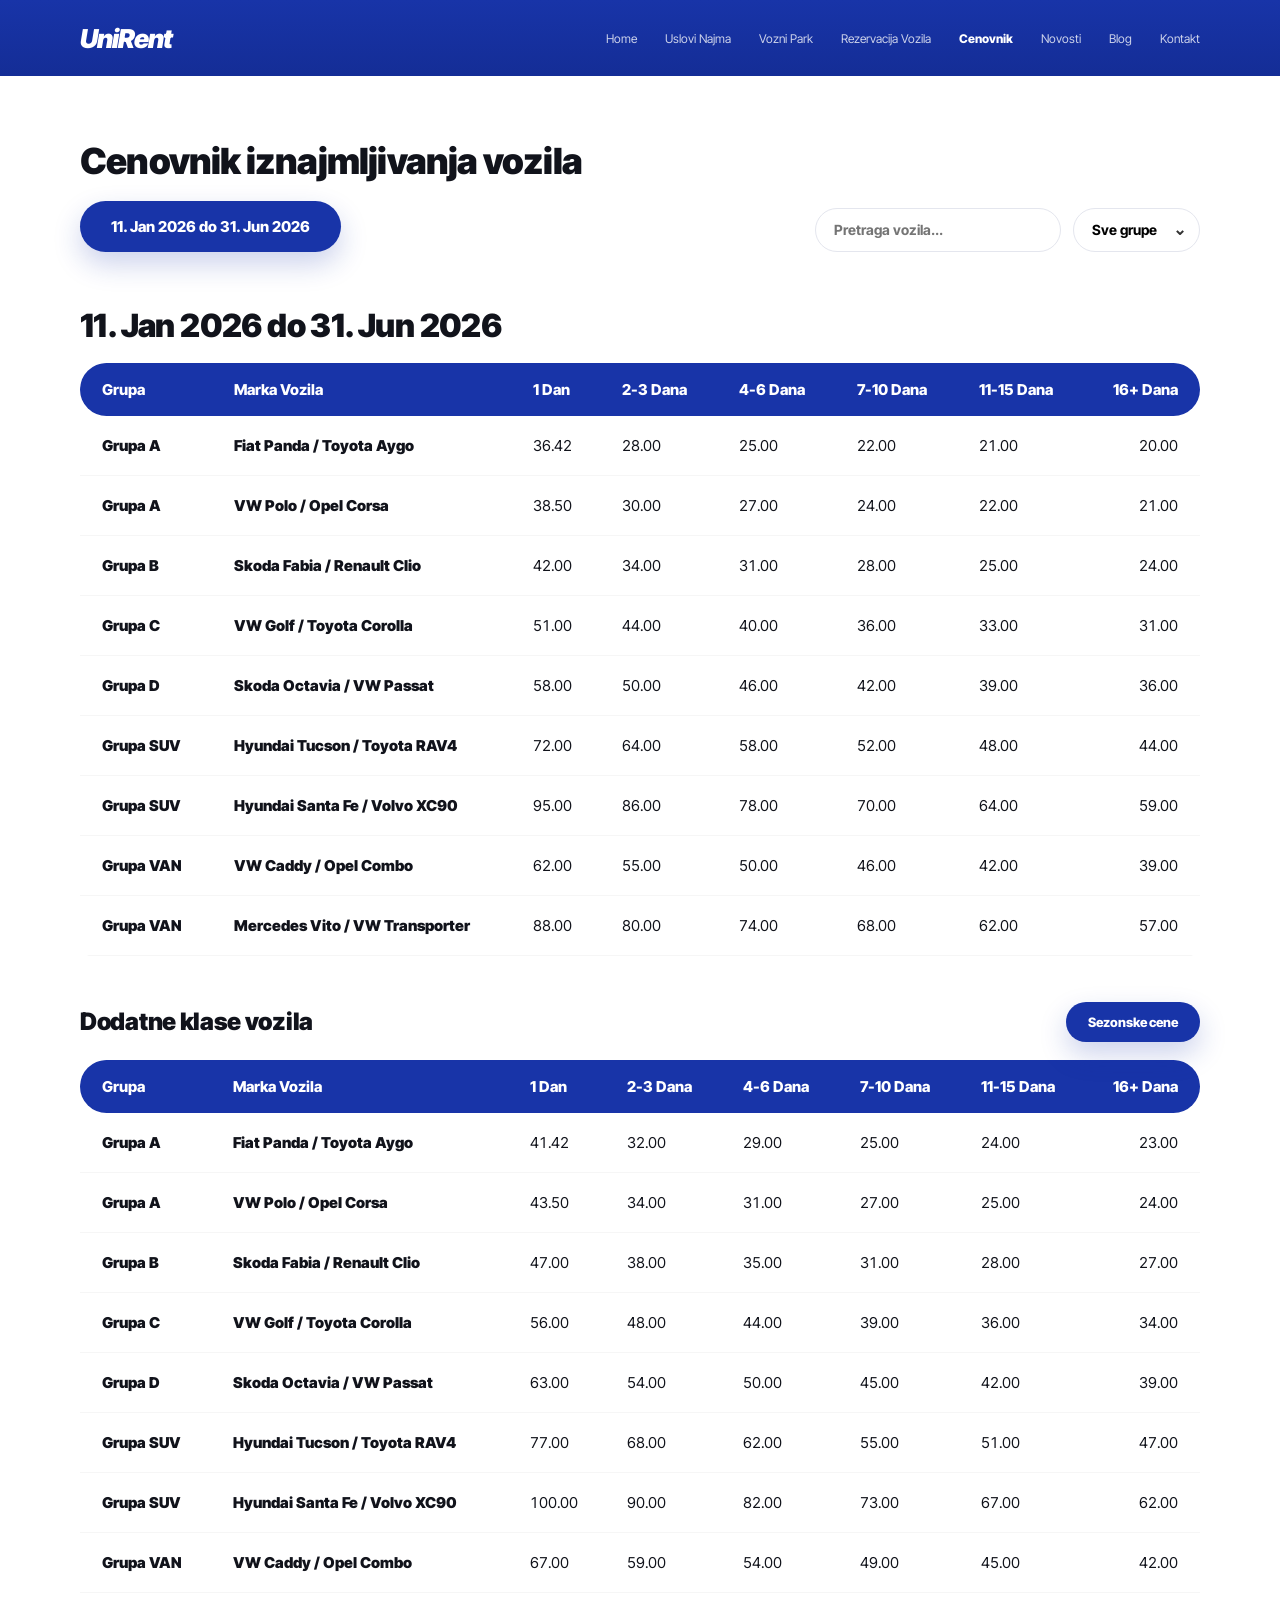
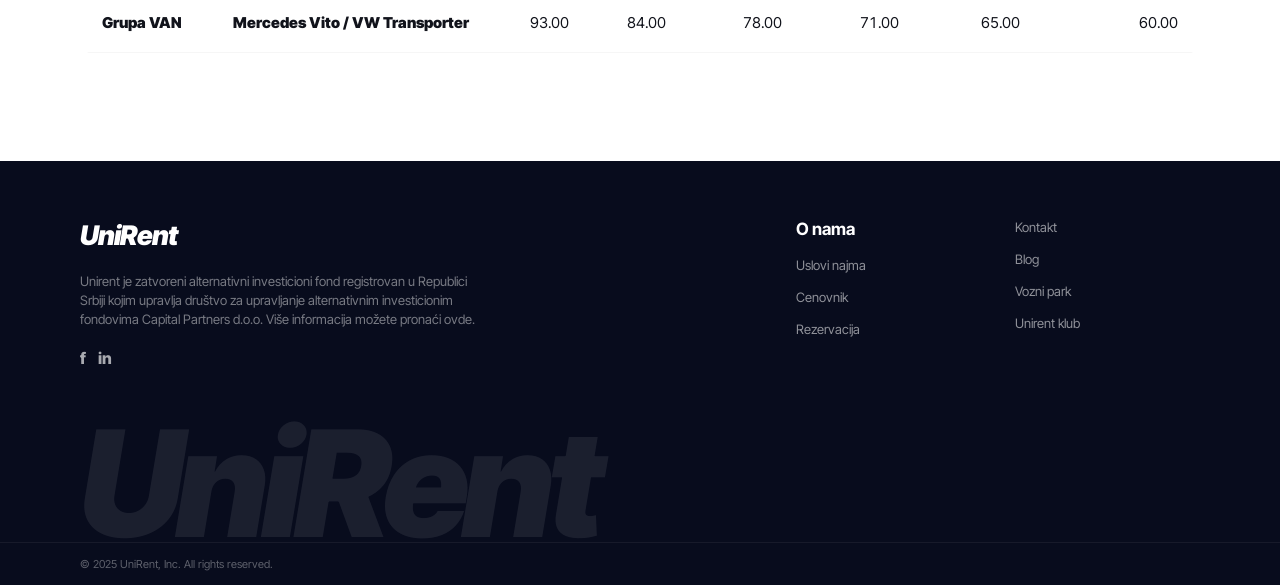
==== cenovnik.html @ f5760ee6 "Add files via upload" ====
<!DOCTYPE html>
<html lang="en">
<head>
<meta charset="utf-8" />
<meta name="viewport" content="width=device-width, initial-scale=1" />
<title>Cenovnik | UniRent</title>
<link href="https://fonts.googleapis.com/css2?family=Inter+Tight:wght@400;500;600;700;800;900&display=swap" rel="stylesheet">
<style>
:root{--blue:#1834a8;--blue2:#203bb6;--deep:#080c1d;--muted:#83848b;--line:#e4e6ee;--text:#11131b}*{box-sizing:border-box;margin:0;padding:0}body{font-family:'Inter Tight',Arial,sans-serif;background:#fff;color:var(--text);overflow-x:hidden}a{text-decoration:none;color:inherit}.container{width:min(100% - 72px,1120px);margin-inline:auto}.topbar{background:linear-gradient(180deg,#1834a8,#142d96);height:76px;color:#fff}.nav{height:76px;display:flex;align-items:center;justify-content:space-between}.logo{font-size:26px;font-weight:900;font-style:italic;letter-spacing:-1px}.navlinks{display:flex;gap:28px;font-size:12px;color:rgba(255,255,255,.78);align-items:center}.navlinks a{transition:.2s}.navlinks a:hover,.navlinks .active{color:#fff;font-weight:800}.menu{display:none;border:0;background:rgba(255,255,255,.12);color:#fff;border-radius:10px;padding:10px 12px;font-weight:800}main{padding:66px 0 72px}.intro{display:flex;align-items:flex-end;justify-content:space-between;gap:28px;margin-bottom:54px}.intro h1{font-size:36px;line-height:1.08;font-weight:900;letter-spacing:-.8px;margin-bottom:20px}.date-pill{display:inline-flex;align-items:center;gap:10px;background:var(--blue);color:#fff;border:0;border-radius:999px;padding:16px 31px;font:800 15px 'Inter Tight';box-shadow:0 12px 28px rgba(24,52,168,.22)}.tools{display:flex;gap:12px;align-items:center;flex-wrap:wrap}.search{height:44px;border:1px solid var(--line);border-radius:999px;padding:0 18px;font:700 14px 'Inter Tight';min-width:240px;outline:none}.select{height:44px;border:1px solid var(--line);border-radius:999px;padding:0 36px 0 18px;font:700 14px 'Inter Tight';background:#fff;appearance:none;cursor:pointer}.select-wrap{position:relative}.select-wrap:after{content:'⌄';position:absolute;right:14px;top:50%;translate:0 -55%;font-weight:900;color:#333;pointer-events:none}.period-title{font-size:32px;font-weight:900;letter-spacing:-.6px;margin-bottom:18px}.table-card{border-radius:24px;background:#fff;overflow:hidden;margin-bottom:30px}.table-wrap{overflow-x:auto;padding-bottom:6px}table{width:100%;min-width:860px;border-collapse:separate;border-spacing:0}thead th{background:var(--blue);color:#fff;font-size:15px;font-weight:800;text-align:left;padding:17px 22px;white-space:nowrap}thead th:first-child{border-radius:999px 0 0 999px}thead th:last-child{border-radius:0 999px 999px 0;text-align:right}tbody td{padding:20px 22px;border-bottom:1px solid rgba(0,0,0,.035);font-size:15px;white-space:nowrap}tbody td:first-child,tbody td:nth-child(2){font-weight:900}tbody td:nth-child(n+3){font-variant-numeric:tabular-nums}tbody td:last-child{text-align:right}tbody tr{transition:.15s}tbody tr:hover{background:#f6f7fd}.section-label{display:flex;align-items:center;justify-content:space-between;gap:16px;margin:40px 0 18px}.section-label h2{font-size:24px;font-weight:900;letter-spacing:-.3px}.footer{background:#080c1d;color:#fff;padding:58px 0 0;overflow:hidden}.footer-grid{display:grid;grid-template-columns:1.3fr 1fr;gap:190px;align-items:start}.footer h3{font-size:27px;font-weight:900;font-style:italic;letter-spacing:-1px;margin-bottom:20px}.footer p{max-width:410px;color:rgba(255,255,255,.45);line-height:1.45;font-size:13px}.social{display:flex;gap:12px;margin-top:20px;color:rgba(255,255,255,.65);font-weight:800}.foot-links{display:grid;grid-template-columns:1fr 1fr;gap:34px;font-size:13px}.foot-links a{display:block;margin-bottom:16px;color:rgba(255,255,255,.55)}.foot-links strong{display:block;color:#fff;font-size:17px;margin-bottom:18px}.watermark{font-size:min(148px,19vw);font-weight:900;font-style:italic;color:rgba(255,255,255,.08);letter-spacing:-7px;line-height:.78;margin-top:58px;user-select:none}.copy{border-top:1px solid rgba(255,255,255,.06);color:rgba(255,255,255,.35);font-size:11px;padding:14px 0}.reveal{opacity:0;transform:translateY(18px);transition:.6s cubic-bezier(.2,.8,.2,1)}.reveal.in{opacity:1;transform:none}@media(max-width:900px){.container{width:min(100% - 36px,1120px)}.navlinks{display:none}.menu{display:block}main{padding:44px 0 56px}.intro{display:block;margin-bottom:36px}.tools{margin-top:22px}.period-title{font-size:27px}.footer-grid{grid-template-columns:1fr;gap:36px}}@media(max-width:560px){.container{width:min(100% - 28px,1120px)}.topbar,.nav{height:64px}.logo{font-size:23px}.intro h1{font-size:30px}.date-pill{width:100%;justify-content:center;padding:15px 18px}.search,.select-wrap,.select{width:100%;min-width:0}.watermark{letter-spacing:-3px}}
</style>
</head>
<body>
<header class="topbar">
  <div class="container"><nav class="nav">
    <a class="logo" href="index.html">UniRent</a>
    <div class="navlinks">
      <a href="index.html">Home</a><a href="uslovi-najma.html">Uslovi Najma</a><a href="vozni-park.html">Vozni Park</a><a href="#">Rezervacija Vozila</a><a href="cenovnik.html" class="active">Cenovnik</a><a href="#">Novosti</a><a href="#">Blog</a><a href="#">Kontakt</a>
    </div><button class="menu" type="button">Menu</button>
  </nav></div>
</header>
<main>
  <div class="container">
    <section class="intro reveal">
      <div><h1>Cenovnik iznajmljivanja vozila</h1><button class="date-pill" type="button">11. Jan 2026 do 31. Jun 2026</button></div>
      <div class="tools"><input id="search" class="search" placeholder="Pretraga vozila..." aria-label="Pretraga vozila"><label class="select-wrap"><select id="groupFilter" class="select"><option value="all">Sve grupe</option><option>Grupa A</option><option>Grupa B</option><option>Grupa C</option><option>Grupa D</option><option>Grupa SUV</option><option>Grupa VAN</option></select></label></div>
    </section>
    <h2 class="period-title reveal">11. Jan 2026 do 31. Jun 2026</h2>
    <section class="table-card reveal"><div class="table-wrap"><table id="priceTable"><thead><tr><th>Grupa</th><th>Marka Vozila</th><th>1 Dan</th><th>2-3 Dana</th><th>4-6 Dana</th><th>7-10 Dana</th><th>11-15 Dana</th><th>16+ Dana</th></tr></thead><tbody><tr data-group="Grupa A"><td>Grupa A</td><td>Fiat Panda / Toyota Aygo</td><td>36.42</td><td>28.00</td><td>25.00</td><td>22.00</td><td>21.00</td><td>20.00</td></tr>
<tr data-group="Grupa A"><td>Grupa A</td><td>VW Polo / Opel Corsa</td><td>38.50</td><td>30.00</td><td>27.00</td><td>24.00</td><td>22.00</td><td>21.00</td></tr>
<tr data-group="Grupa B"><td>Grupa B</td><td>Skoda Fabia / Renault Clio</td><td>42.00</td><td>34.00</td><td>31.00</td><td>28.00</td><td>25.00</td><td>24.00</td></tr>
<tr data-group="Grupa C"><td>Grupa C</td><td>VW Golf / Toyota Corolla</td><td>51.00</td><td>44.00</td><td>40.00</td><td>36.00</td><td>33.00</td><td>31.00</td></tr>
<tr data-group="Grupa D"><td>Grupa D</td><td>Skoda Octavia / VW Passat</td><td>58.00</td><td>50.00</td><td>46.00</td><td>42.00</td><td>39.00</td><td>36.00</td></tr>
<tr data-group="Grupa SUV"><td>Grupa SUV</td><td>Hyundai Tucson / Toyota RAV4</td><td>72.00</td><td>64.00</td><td>58.00</td><td>52.00</td><td>48.00</td><td>44.00</td></tr>
<tr data-group="Grupa SUV"><td>Grupa SUV</td><td>Hyundai Santa Fe / Volvo XC90</td><td>95.00</td><td>86.00</td><td>78.00</td><td>70.00</td><td>64.00</td><td>59.00</td></tr>
<tr data-group="Grupa VAN"><td>Grupa VAN</td><td>VW Caddy / Opel Combo</td><td>62.00</td><td>55.00</td><td>50.00</td><td>46.00</td><td>42.00</td><td>39.00</td></tr>
<tr data-group="Grupa VAN"><td>Grupa VAN</td><td>Mercedes Vito / VW Transporter</td><td>88.00</td><td>80.00</td><td>74.00</td><td>68.00</td><td>62.00</td><td>57.00</td></tr></tbody></table></div></section>
    <div class="section-label reveal"><h2>Dodatne klase vozila</h2><span class="date-pill" style="padding:12px 22px;font-size:13px">Sezonske cene</span></div>
    <section class="table-card reveal"><div class="table-wrap"><table id="priceTable2"><thead><tr><th>Grupa</th><th>Marka Vozila</th><th>1 Dan</th><th>2-3 Dana</th><th>4-6 Dana</th><th>7-10 Dana</th><th>11-15 Dana</th><th>16+ Dana</th></tr></thead><tbody><tr data-group="Grupa A"><td>Grupa A</td><td>Fiat Panda / Toyota Aygo</td><td>41.42</td><td>32.00</td><td>29.00</td><td>25.00</td><td>24.00</td><td>23.00</td></tr>
<tr data-group="Grupa A"><td>Grupa A</td><td>VW Polo / Opel Corsa</td><td>43.50</td><td>34.00</td><td>31.00</td><td>27.00</td><td>25.00</td><td>24.00</td></tr>
<tr data-group="Grupa B"><td>Grupa B</td><td>Skoda Fabia / Renault Clio</td><td>47.00</td><td>38.00</td><td>35.00</td><td>31.00</td><td>28.00</td><td>27.00</td></tr>
<tr data-group="Grupa C"><td>Grupa C</td><td>VW Golf / Toyota Corolla</td><td>56.00</td><td>48.00</td><td>44.00</td><td>39.00</td><td>36.00</td><td>34.00</td></tr>
<tr data-group="Grupa D"><td>Grupa D</td><td>Skoda Octavia / VW Passat</td><td>63.00</td><td>54.00</td><td>50.00</td><td>45.00</td><td>42.00</td><td>39.00</td></tr>
<tr data-group="Grupa SUV"><td>Grupa SUV</td><td>Hyundai Tucson / Toyota RAV4</td><td>77.00</td><td>68.00</td><td>62.00</td><td>55.00</td><td>51.00</td><td>47.00</td></tr>
<tr data-group="Grupa SUV"><td>Grupa SUV</td><td>Hyundai Santa Fe / Volvo XC90</td><td>100.00</td><td>90.00</td><td>82.00</td><td>73.00</td><td>67.00</td><td>62.00</td></tr>
<tr data-group="Grupa VAN"><td>Grupa VAN</td><td>VW Caddy / Opel Combo</td><td>67.00</td><td>59.00</td><td>54.00</td><td>49.00</td><td>45.00</td><td>42.00</td></tr>
<tr data-group="Grupa VAN"><td>Grupa VAN</td><td>Mercedes Vito / VW Transporter</td><td>93.00</td><td>84.00</td><td>78.00</td><td>71.00</td><td>65.00</td><td>60.00</td></tr></tbody></table></div></section>
  </div>
</main>
<footer class="footer"><div class="container"><div class="footer-grid"><div><h3>UniRent</h3><p>Unirent je zatvoreni alternativni investicioni fond registrovan u Republici Srbiji kojim upravlja društvo za upravljanje alternativnim investicionim fondovima Capital Partners d.o.o. Više informacija možete pronaći ovde.</p><div class="social"><span>f</span><span>in</span></div></div><div class="foot-links"><div><strong>O nama</strong><a href="uslovi-najma.html">Uslovi najma</a><a href="cenovnik.html">Cenovnik</a><a href="#">Rezervacija</a></div><div><a href="#">Kontakt</a><a href="#">Blog</a><a href="vozni-park.html">Vozni park</a><a href="#">Unirent klub</a></div></div></div><div class="watermark">UniRent</div></div><div class="copy"><div class="container">© 2025 UniRent, Inc. All rights reserved.</div></div></footer>
<script>
const reveal=()=>document.querySelectorAll('.reveal').forEach(el=>{const r=el.getBoundingClientRect();if(r.top<innerHeight-70)el.classList.add('in')});addEventListener('scroll',reveal,{passive:true});reveal();
const search=document.getElementById('search'), group=document.getElementById('groupFilter');
function filterTables(){const q=search.value.toLowerCase().trim(), g=group.value;document.querySelectorAll('tbody tr').forEach(tr=>{const okText=tr.textContent.toLowerCase().includes(q);const okGroup=g==='all'||tr.dataset.group===g;tr.style.display=okText&&okGroup?'':'none';})}
search.addEventListener('input',filterTables);group.addEventListener('change',filterTables);
</script>
</body></html>
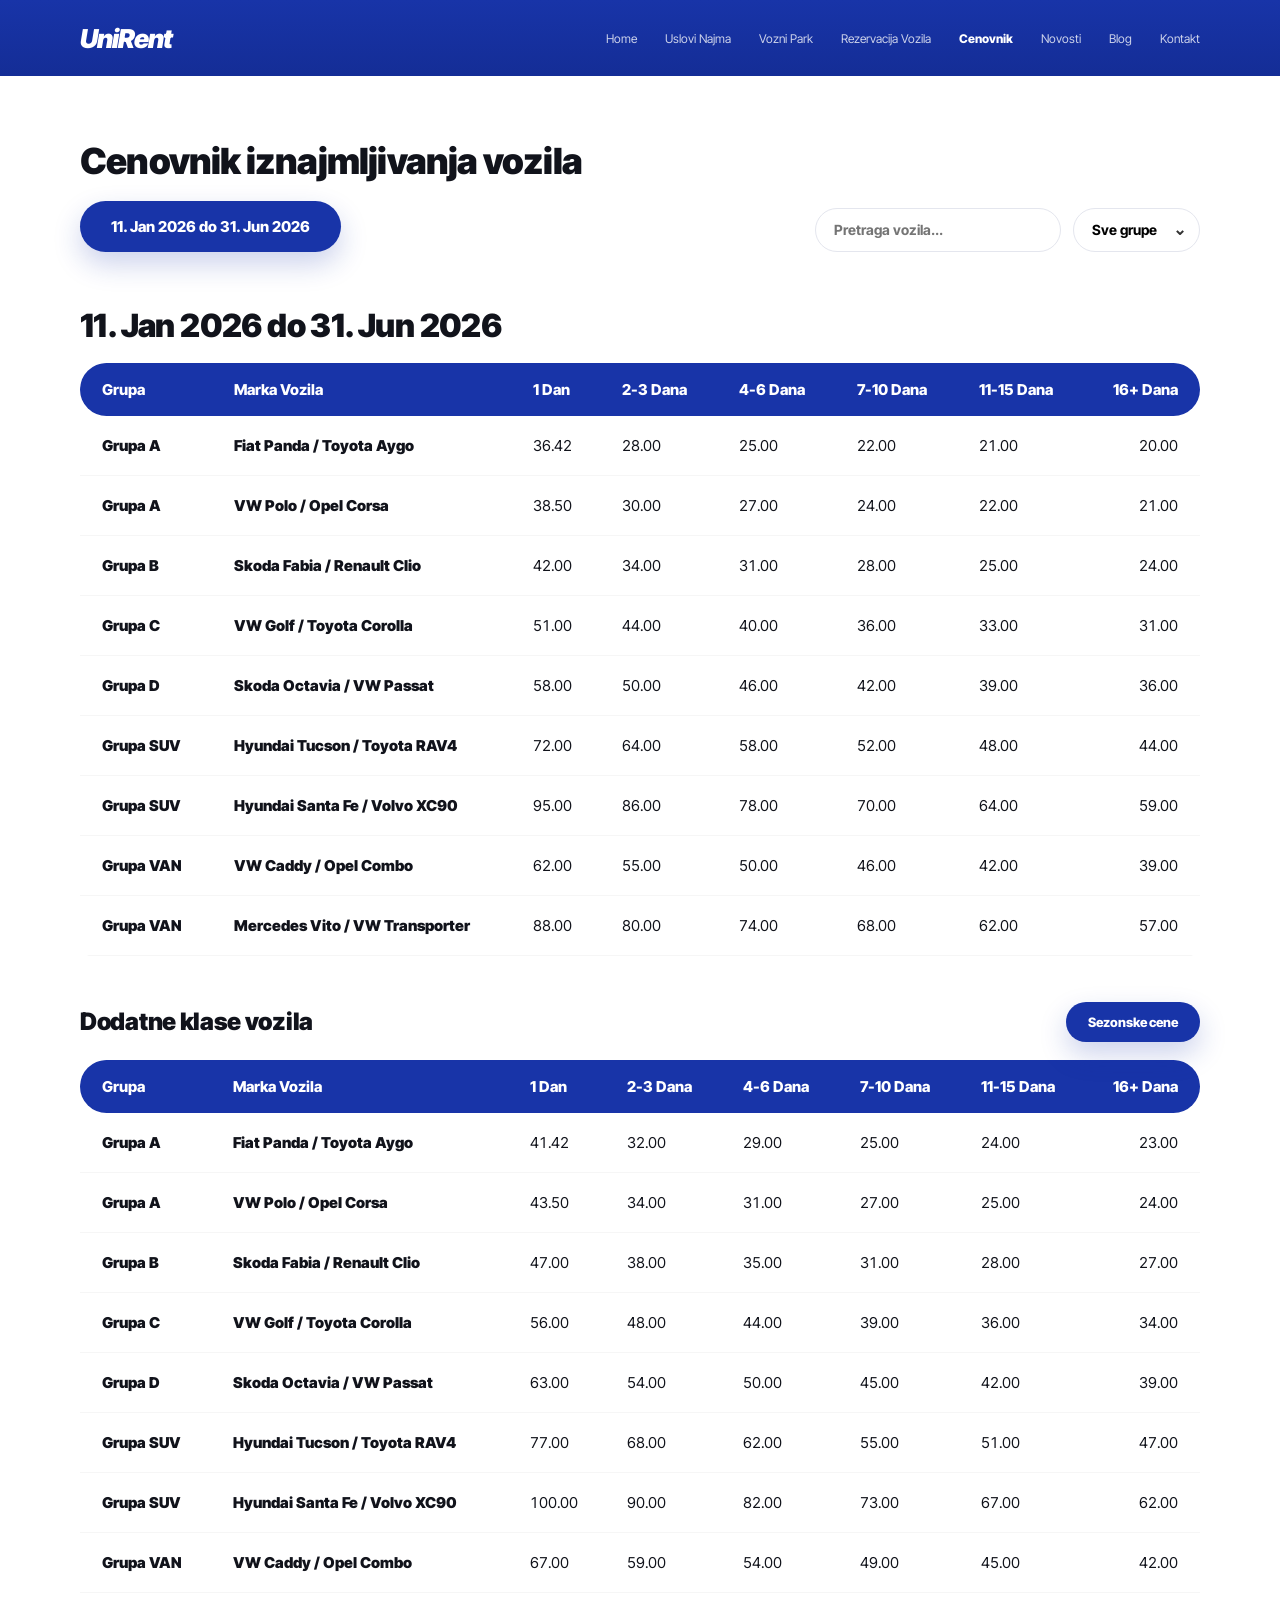
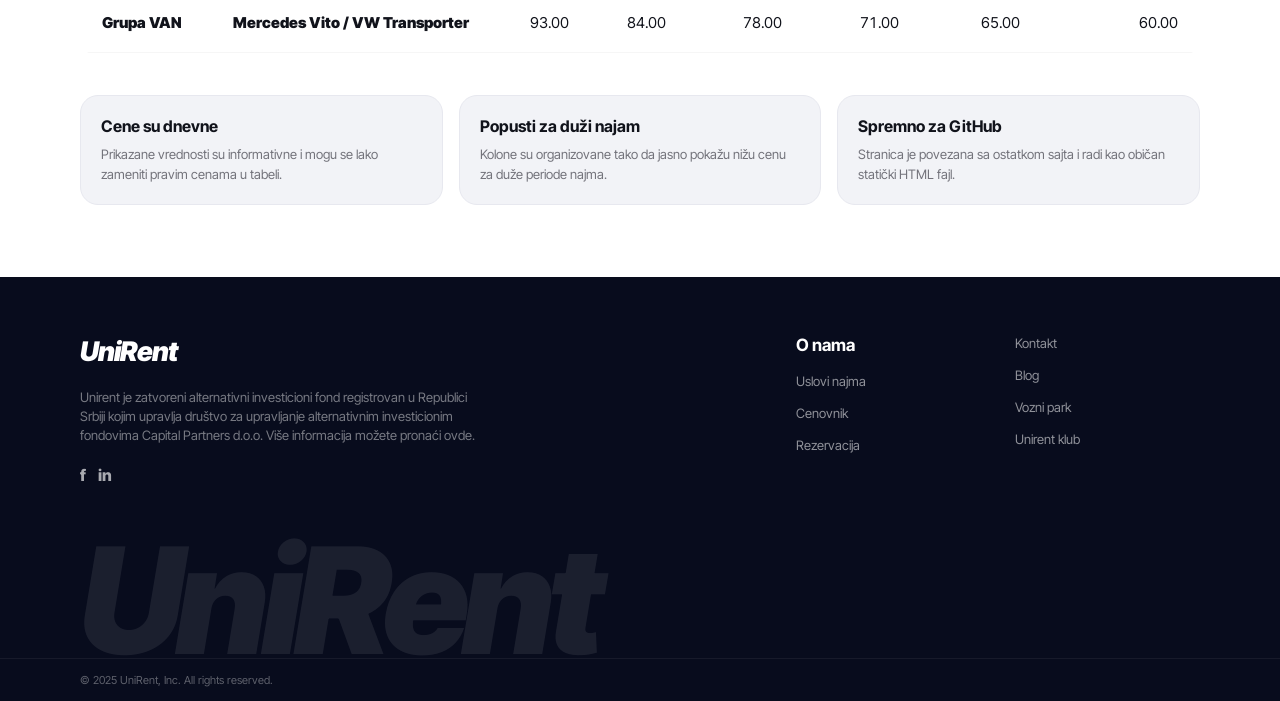
==== commit 401f79ee: "Add files via upload" ====
--- a/cenovnik.html
+++ b/cenovnik.html
@@ -6,16 +6,14 @@
 <title>Cenovnik | UniRent</title>
 <link href="https://fonts.googleapis.com/css2?family=Inter+Tight:wght@400;500;600;700;800;900&display=swap" rel="stylesheet">
 <style>
-:root{--blue:#1834a8;--blue2:#203bb6;--deep:#080c1d;--muted:#83848b;--line:#e4e6ee;--text:#11131b}*{box-sizing:border-box;margin:0;padding:0}body{font-family:'Inter Tight',Arial,sans-serif;background:#fff;color:var(--text);overflow-x:hidden}a{text-decoration:none;color:inherit}.container{width:min(100% - 72px,1120px);margin-inline:auto}.topbar{background:linear-gradient(180deg,#1834a8,#142d96);height:76px;color:#fff}.nav{height:76px;display:flex;align-items:center;justify-content:space-between}.logo{font-size:26px;font-weight:900;font-style:italic;letter-spacing:-1px}.navlinks{display:flex;gap:28px;font-size:12px;color:rgba(255,255,255,.78);align-items:center}.navlinks a{transition:.2s}.navlinks a:hover,.navlinks .active{color:#fff;font-weight:800}.menu{display:none;border:0;background:rgba(255,255,255,.12);color:#fff;border-radius:10px;padding:10px 12px;font-weight:800}main{padding:66px 0 72px}.intro{display:flex;align-items:flex-end;justify-content:space-between;gap:28px;margin-bottom:54px}.intro h1{font-size:36px;line-height:1.08;font-weight:900;letter-spacing:-.8px;margin-bottom:20px}.date-pill{display:inline-flex;align-items:center;gap:10px;background:var(--blue);color:#fff;border:0;border-radius:999px;padding:16px 31px;font:800 15px 'Inter Tight';box-shadow:0 12px 28px rgba(24,52,168,.22)}.tools{display:flex;gap:12px;align-items:center;flex-wrap:wrap}.search{height:44px;border:1px solid var(--line);border-radius:999px;padding:0 18px;font:700 14px 'Inter Tight';min-width:240px;outline:none}.select{height:44px;border:1px solid var(--line);border-radius:999px;padding:0 36px 0 18px;font:700 14px 'Inter Tight';background:#fff;appearance:none;cursor:pointer}.select-wrap{position:relative}.select-wrap:after{content:'⌄';position:absolute;right:14px;top:50%;translate:0 -55%;font-weight:900;color:#333;pointer-events:none}.period-title{font-size:32px;font-weight:900;letter-spacing:-.6px;margin-bottom:18px}.table-card{border-radius:24px;background:#fff;overflow:hidden;margin-bottom:30px}.table-wrap{overflow-x:auto;padding-bottom:6px}table{width:100%;min-width:860px;border-collapse:separate;border-spacing:0}thead th{background:var(--blue);color:#fff;font-size:15px;font-weight:800;text-align:left;padding:17px 22px;white-space:nowrap}thead th:first-child{border-radius:999px 0 0 999px}thead th:last-child{border-radius:0 999px 999px 0;text-align:right}tbody td{padding:20px 22px;border-bottom:1px solid rgba(0,0,0,.035);font-size:15px;white-space:nowrap}tbody td:first-child,tbody td:nth-child(2){font-weight:900}tbody td:nth-child(n+3){font-variant-numeric:tabular-nums}tbody td:last-child{text-align:right}tbody tr{transition:.15s}tbody tr:hover{background:#f6f7fd}.section-label{display:flex;align-items:center;justify-content:space-between;gap:16px;margin:40px 0 18px}.section-label h2{font-size:24px;font-weight:900;letter-spacing:-.3px}.footer{background:#080c1d;color:#fff;padding:58px 0 0;overflow:hidden}.footer-grid{display:grid;grid-template-columns:1.3fr 1fr;gap:190px;align-items:start}.footer h3{font-size:27px;font-weight:900;font-style:italic;letter-spacing:-1px;margin-bottom:20px}.footer p{max-width:410px;color:rgba(255,255,255,.45);line-height:1.45;font-size:13px}.social{display:flex;gap:12px;margin-top:20px;color:rgba(255,255,255,.65);font-weight:800}.foot-links{display:grid;grid-template-columns:1fr 1fr;gap:34px;font-size:13px}.foot-links a{display:block;margin-bottom:16px;color:rgba(255,255,255,.55)}.foot-links strong{display:block;color:#fff;font-size:17px;margin-bottom:18px}.watermark{font-size:min(148px,19vw);font-weight:900;font-style:italic;color:rgba(255,255,255,.08);letter-spacing:-7px;line-height:.78;margin-top:58px;user-select:none}.copy{border-top:1px solid rgba(255,255,255,.06);color:rgba(255,255,255,.35);font-size:11px;padding:14px 0}.reveal{opacity:0;transform:translateY(18px);transition:.6s cubic-bezier(.2,.8,.2,1)}.reveal.in{opacity:1;transform:none}@media(max-width:900px){.container{width:min(100% - 36px,1120px)}.navlinks{display:none}.menu{display:block}main{padding:44px 0 56px}.intro{display:block;margin-bottom:36px}.tools{margin-top:22px}.period-title{font-size:27px}.footer-grid{grid-template-columns:1fr;gap:36px}}@media(max-width:560px){.container{width:min(100% - 28px,1120px)}.topbar,.nav{height:64px}.logo{font-size:23px}.intro h1{font-size:30px}.date-pill{width:100%;justify-content:center;padding:15px 18px}.search,.select-wrap,.select{width:100%;min-width:0}.watermark{letter-spacing:-3px}}
+:root{--blue:#1834a8;--blue2:#203bb6;--deep:#080c1d;--muted:#83848b;--line:#e4e6ee;--text:#11131b}*{box-sizing:border-box;margin:0;padding:0}body{font-family:'Inter Tight',Arial,sans-serif;background:#fff;color:var(--text);overflow-x:hidden}a{text-decoration:none;color:inherit}.container{width:min(100% - 72px,1120px);margin-inline:auto}.topbar{background:linear-gradient(180deg,#1834a8,#142d96);height:76px;color:#fff}.nav{height:76px;display:flex;align-items:center;justify-content:space-between}.logo{font-size:26px;font-weight:900;font-style:italic;letter-spacing:-1px}.navlinks{display:flex;gap:28px;font-size:12px;color:rgba(255,255,255,.78);align-items:center}.navlinks a{transition:.2s;cursor:pointer}.navlinks a:hover,.navlinks .active{color:#fff;font-weight:800}.menu{display:none;border:0;background:rgba(255,255,255,.12);color:#fff;border-radius:10px;padding:10px 12px;font-weight:800}main{padding:66px 0 72px}.intro{display:flex;align-items:flex-end;justify-content:space-between;gap:28px;margin-bottom:54px}.intro h1{font-size:36px;line-height:1.08;font-weight:900;letter-spacing:-.8px;margin-bottom:20px}.date-pill{display:inline-flex;align-items:center;gap:10px;background:var(--blue);color:#fff;border:0;border-radius:999px;padding:16px 31px;font:800 15px 'Inter Tight';box-shadow:0 12px 28px rgba(24,52,168,.22)}.tools{display:flex;gap:12px;align-items:center;flex-wrap:wrap}.search{height:44px;border:1px solid var(--line);border-radius:999px;padding:0 18px;font:700 14px 'Inter Tight';min-width:240px;outline:none}.select{height:44px;border:1px solid var(--line);border-radius:999px;padding:0 36px 0 18px;font:700 14px 'Inter Tight';background:#fff;appearance:none;cursor:pointer}.select-wrap{position:relative}.select-wrap:after{content:'⌄';position:absolute;right:14px;top:50%;translate:0 -55%;font-weight:900;color:#333;pointer-events:none}.period-title{font-size:32px;font-weight:900;letter-spacing:-.6px;margin-bottom:18px}.table-card{border-radius:24px;background:#fff;overflow:hidden;margin-bottom:30px}.table-wrap{overflow-x:auto;padding-bottom:6px}table{width:100%;min-width:860px;border-collapse:separate;border-spacing:0}thead th{background:var(--blue);color:#fff;font-size:15px;font-weight:800;text-align:left;padding:17px 22px;white-space:nowrap}thead th:first-child{border-radius:999px 0 0 999px}thead th:last-child{border-radius:0 999px 999px 0;text-align:right}tbody td{padding:20px 22px;border-bottom:1px solid rgba(0,0,0,.035);font-size:15px;white-space:nowrap}tbody td:first-child,tbody td:nth-child(2){font-weight:900}tbody td:nth-child(n+3){font-variant-numeric:tabular-nums}tbody td:last-child{text-align:right}tbody tr{transition:.15s}tbody tr:hover{background:#f6f7fd}.section-label{display:flex;align-items:center;justify-content:space-between;gap:16px;margin:40px 0 18px}.section-label h2{font-size:24px;font-weight:900;letter-spacing:-.3px}.note-grid{display:grid;grid-template-columns:repeat(3,1fr);gap:16px;margin-top:36px}.note{background:#f2f3f7;border:1px solid #e7e8ef;border-radius:18px;padding:20px}.note strong{display:block;font-size:16px;margin-bottom:8px}.note p{font-size:13px;line-height:1.55;color:#73737b}.footer{background:#080c1d;color:#fff;padding:58px 0 0;overflow:hidden}.footer-grid{display:grid;grid-template-columns:1.3fr 1fr;gap:190px;align-items:start}.footer h3{font-size:27px;font-weight:900;font-style:italic;letter-spacing:-1px;margin-bottom:20px}.footer p{max-width:410px;color:rgba(255,255,255,.45);line-height:1.45;font-size:13px}.social{display:flex;gap:12px;margin-top:20px;color:rgba(255,255,255,.65);font-weight:800}.foot-links{display:grid;grid-template-columns:1fr 1fr;gap:34px;font-size:13px}.foot-links a{display:block;margin-bottom:16px;color:rgba(255,255,255,.55)}.foot-links strong{display:block;color:#fff;font-size:17px;margin-bottom:18px}.watermark{font-size:min(148px,19vw);font-weight:900;font-style:italic;color:rgba(255,255,255,.08);letter-spacing:-7px;line-height:.78;margin-top:58px;user-select:none}.copy{border-top:1px solid rgba(255,255,255,.06);color:rgba(255,255,255,.35);font-size:11px;padding:14px 0}.reveal{opacity:0;transform:translateY(18px);transition:.6s cubic-bezier(.2,.8,.2,1)}.reveal.in{opacity:1;transform:none}@media(max-width:900px){.container{width:min(100% - 36px,1120px)}.navlinks{display:none}.menu{display:block}main{padding:44px 0 56px}.intro{display:block;margin-bottom:36px}.tools{margin-top:22px}.period-title{font-size:27px}.note-grid{grid-template-columns:1fr}.footer-grid{grid-template-columns:1fr;gap:36px}}@media(max-width:560px){.container{width:min(100% - 28px,1120px)}.topbar,.nav{height:64px}.logo{font-size:23px}.intro h1{font-size:30px}.date-pill{width:100%;justify-content:center;padding:15px 18px}.search,.select-wrap,.select{width:100%;min-width:0}.watermark{letter-spacing:-3px}}
 </style>
 </head>
 <body>
 <header class="topbar">
   <div class="container"><nav class="nav">
     <a class="logo" href="index.html">UniRent</a>
-    <div class="navlinks">
-      <a href="index.html">Home</a><a href="uslovi-najma.html">Uslovi Najma</a><a href="vozni-park.html">Vozni Park</a><a href="#">Rezervacija Vozila</a><a href="cenovnik.html" class="active">Cenovnik</a><a href="#">Novosti</a><a href="#">Blog</a><a href="#">Kontakt</a>
-    </div><button class="menu" type="button">Menu</button>
+    <div class="navlinks"><a href="index.html">Home</a><a href="uslovi-najma.html">Uslovi Najma</a><a href="vozni-park.html">Vozni Park</a><a href="rezervacija-vozila.html">Rezervacija Vozila</a><a href="cenovnik.html" class="active">Cenovnik</a><a href="#">Novosti</a><a href="#">Blog</a><a href="#">Kontakt</a></div><button class="menu" type="button">Menu</button>
   </nav></div>
 </header>
 <main>
@@ -44,9 +42,10 @@
 <tr data-group="Grupa SUV"><td>Grupa SUV</td><td>Hyundai Santa Fe / Volvo XC90</td><td>100.00</td><td>90.00</td><td>82.00</td><td>73.00</td><td>67.00</td><td>62.00</td></tr>
 <tr data-group="Grupa VAN"><td>Grupa VAN</td><td>VW Caddy / Opel Combo</td><td>67.00</td><td>59.00</td><td>54.00</td><td>49.00</td><td>45.00</td><td>42.00</td></tr>
 <tr data-group="Grupa VAN"><td>Grupa VAN</td><td>Mercedes Vito / VW Transporter</td><td>93.00</td><td>84.00</td><td>78.00</td><td>71.00</td><td>65.00</td><td>60.00</td></tr></tbody></table></div></section>
+    <section class="note-grid reveal"><div class="note"><strong>Cene su dnevne</strong><p>Prikazane vrednosti su informativne i mogu se lako zameniti pravim cenama u tabeli.</p></div><div class="note"><strong>Popusti za duži najam</strong><p>Kolone su organizovane tako da jasno pokažu nižu cenu za duže periode najma.</p></div><div class="note"><strong>Spremno za GitHub</strong><p>Stranica je povezana sa ostatkom sajta i radi kao običan statički HTML fajl.</p></div></section>
   </div>
 </main>
-<footer class="footer"><div class="container"><div class="footer-grid"><div><h3>UniRent</h3><p>Unirent je zatvoreni alternativni investicioni fond registrovan u Republici Srbiji kojim upravlja društvo za upravljanje alternativnim investicionim fondovima Capital Partners d.o.o. Više informacija možete pronaći ovde.</p><div class="social"><span>f</span><span>in</span></div></div><div class="foot-links"><div><strong>O nama</strong><a href="uslovi-najma.html">Uslovi najma</a><a href="cenovnik.html">Cenovnik</a><a href="#">Rezervacija</a></div><div><a href="#">Kontakt</a><a href="#">Blog</a><a href="vozni-park.html">Vozni park</a><a href="#">Unirent klub</a></div></div></div><div class="watermark">UniRent</div></div><div class="copy"><div class="container">© 2025 UniRent, Inc. All rights reserved.</div></div></footer>
+<footer class="footer"><div class="container"><div class="footer-grid"><div><h3>UniRent</h3><p>Unirent je zatvoreni alternativni investicioni fond registrovan u Republici Srbiji kojim upravlja društvo za upravljanje alternativnim investicionim fondovima Capital Partners d.o.o. Više informacija možete pronaći ovde.</p><div class="social"><span>f</span><span>in</span></div></div><div class="foot-links"><div><strong>O nama</strong><a href="uslovi-najma.html">Uslovi najma</a><a href="cenovnik.html">Cenovnik</a><a href="rezervacija-vozila.html">Rezervacija</a></div><div><a href="#">Kontakt</a><a href="#">Blog</a><a href="vozni-park.html">Vozni park</a><a href="#">Unirent klub</a></div></div></div><div class="watermark">UniRent</div></div><div class="copy"><div class="container">© 2025 UniRent, Inc. All rights reserved.</div></div></footer>
 <script>
 const reveal=()=>document.querySelectorAll('.reveal').forEach(el=>{const r=el.getBoundingClientRect();if(r.top<innerHeight-70)el.classList.add('in')});addEventListener('scroll',reveal,{passive:true});reveal();
 const search=document.getElementById('search'), group=document.getElementById('groupFilter');
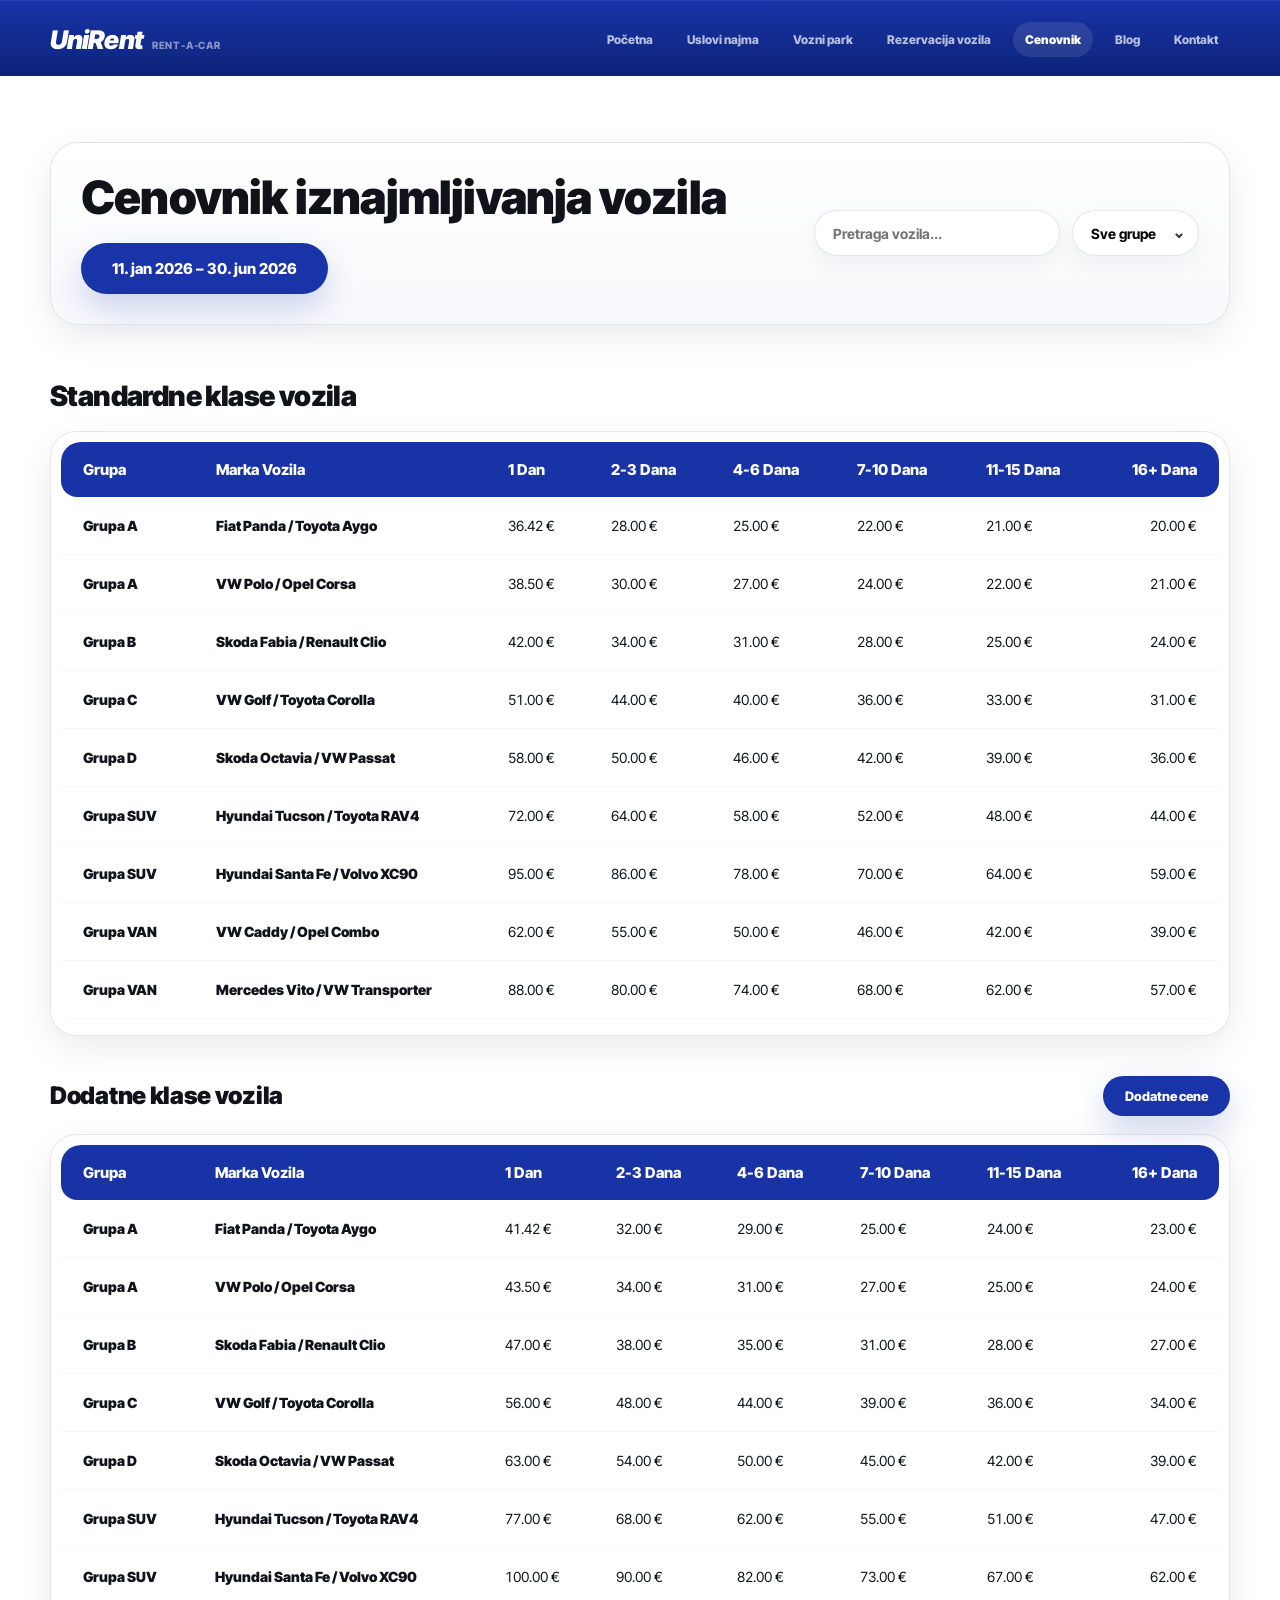
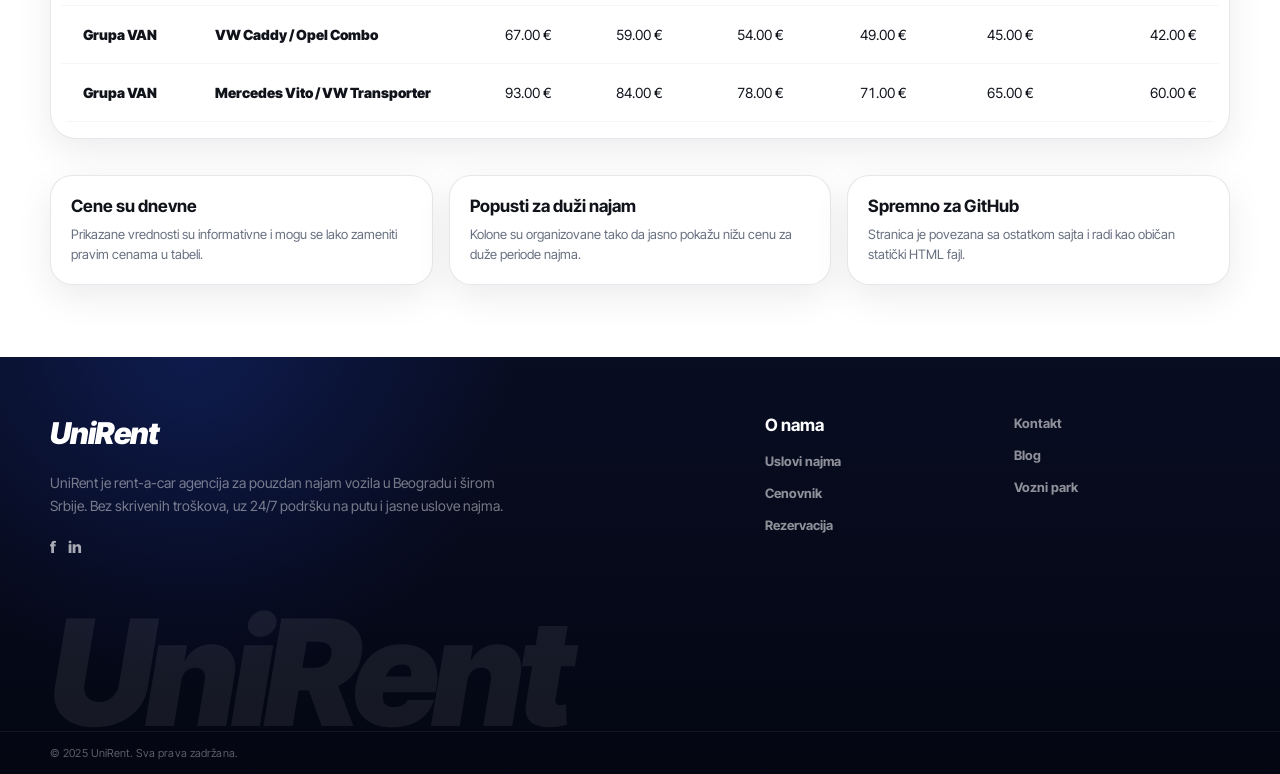
==== commit be2b3e1f: "Add files via upload" ====
--- a/cenovnik.html
+++ b/cenovnik.html
@@ -1,5 +1,5 @@
 <!DOCTYPE html>
-<html lang="en">
+<html lang="sr">
 <head>
 <meta charset="utf-8" />
 <meta name="viewport" content="width=device-width, initial-scale=1" />
@@ -8,48 +8,52 @@
 <style>
 :root{--blue:#1834a8;--blue2:#203bb6;--deep:#080c1d;--muted:#83848b;--line:#e4e6ee;--text:#11131b}*{box-sizing:border-box;margin:0;padding:0}body{font-family:'Inter Tight',Arial,sans-serif;background:#fff;color:var(--text);overflow-x:hidden}a{text-decoration:none;color:inherit}.container{width:min(100% - 72px,1120px);margin-inline:auto}.topbar{background:linear-gradient(180deg,#1834a8,#142d96);height:76px;color:#fff}.nav{height:76px;display:flex;align-items:center;justify-content:space-between}.logo{font-size:26px;font-weight:900;font-style:italic;letter-spacing:-1px}.navlinks{display:flex;gap:28px;font-size:12px;color:rgba(255,255,255,.78);align-items:center}.navlinks a{transition:.2s;cursor:pointer}.navlinks a:hover,.navlinks .active{color:#fff;font-weight:800}.menu{display:none;border:0;background:rgba(255,255,255,.12);color:#fff;border-radius:10px;padding:10px 12px;font-weight:800}main{padding:66px 0 72px}.intro{display:flex;align-items:flex-end;justify-content:space-between;gap:28px;margin-bottom:54px}.intro h1{font-size:36px;line-height:1.08;font-weight:900;letter-spacing:-.8px;margin-bottom:20px}.date-pill{display:inline-flex;align-items:center;gap:10px;background:var(--blue);color:#fff;border:0;border-radius:999px;padding:16px 31px;font:800 15px 'Inter Tight';box-shadow:0 12px 28px rgba(24,52,168,.22)}.tools{display:flex;gap:12px;align-items:center;flex-wrap:wrap}.search{height:44px;border:1px solid var(--line);border-radius:999px;padding:0 18px;font:700 14px 'Inter Tight';min-width:240px;outline:none}.select{height:44px;border:1px solid var(--line);border-radius:999px;padding:0 36px 0 18px;font:700 14px 'Inter Tight';background:#fff;appearance:none;cursor:pointer}.select-wrap{position:relative}.select-wrap:after{content:'⌄';position:absolute;right:14px;top:50%;translate:0 -55%;font-weight:900;color:#333;pointer-events:none}.period-title{font-size:32px;font-weight:900;letter-spacing:-.6px;margin-bottom:18px}.table-card{border-radius:24px;background:#fff;overflow:hidden;margin-bottom:30px}.table-wrap{overflow-x:auto;padding-bottom:6px}table{width:100%;min-width:860px;border-collapse:separate;border-spacing:0}thead th{background:var(--blue);color:#fff;font-size:15px;font-weight:800;text-align:left;padding:17px 22px;white-space:nowrap}thead th:first-child{border-radius:999px 0 0 999px}thead th:last-child{border-radius:0 999px 999px 0;text-align:right}tbody td{padding:20px 22px;border-bottom:1px solid rgba(0,0,0,.035);font-size:15px;white-space:nowrap}tbody td:first-child,tbody td:nth-child(2){font-weight:900}tbody td:nth-child(n+3){font-variant-numeric:tabular-nums}tbody td:last-child{text-align:right}tbody tr{transition:.15s}tbody tr:hover{background:#f6f7fd}.section-label{display:flex;align-items:center;justify-content:space-between;gap:16px;margin:40px 0 18px}.section-label h2{font-size:24px;font-weight:900;letter-spacing:-.3px}.note-grid{display:grid;grid-template-columns:repeat(3,1fr);gap:16px;margin-top:36px}.note{background:#f2f3f7;border:1px solid #e7e8ef;border-radius:18px;padding:20px}.note strong{display:block;font-size:16px;margin-bottom:8px}.note p{font-size:13px;line-height:1.55;color:#73737b}.footer{background:#080c1d;color:#fff;padding:58px 0 0;overflow:hidden}.footer-grid{display:grid;grid-template-columns:1.3fr 1fr;gap:190px;align-items:start}.footer h3{font-size:27px;font-weight:900;font-style:italic;letter-spacing:-1px;margin-bottom:20px}.footer p{max-width:410px;color:rgba(255,255,255,.45);line-height:1.45;font-size:13px}.social{display:flex;gap:12px;margin-top:20px;color:rgba(255,255,255,.65);font-weight:800}.foot-links{display:grid;grid-template-columns:1fr 1fr;gap:34px;font-size:13px}.foot-links a{display:block;margin-bottom:16px;color:rgba(255,255,255,.55)}.foot-links strong{display:block;color:#fff;font-size:17px;margin-bottom:18px}.watermark{font-size:min(148px,19vw);font-weight:900;font-style:italic;color:rgba(255,255,255,.08);letter-spacing:-7px;line-height:.78;margin-top:58px;user-select:none}.copy{border-top:1px solid rgba(255,255,255,.06);color:rgba(255,255,255,.35);font-size:11px;padding:14px 0}.reveal{opacity:0;transform:translateY(18px);transition:.6s cubic-bezier(.2,.8,.2,1)}.reveal.in{opacity:1;transform:none}@media(max-width:900px){.container{width:min(100% - 36px,1120px)}.navlinks{display:none}.menu{display:block}main{padding:44px 0 56px}.intro{display:block;margin-bottom:36px}.tools{margin-top:22px}.period-title{font-size:27px}.note-grid{grid-template-columns:1fr}.footer-grid{grid-template-columns:1fr;gap:36px}}@media(max-width:560px){.container{width:min(100% - 28px,1120px)}.topbar,.nav{height:64px}.logo{font-size:23px}.intro h1{font-size:30px}.date-pill{width:100%;justify-content:center;padding:15px 18px}.search,.select-wrap,.select{width:100%;min-width:0}.watermark{letter-spacing:-3px}}
 </style>
+<link rel="stylesheet" href="unirent-fixes.css">
+<link rel="stylesheet" href="unirent-v2.css">
 </head>
 <body>
 <header class="topbar">
   <div class="container"><nav class="nav">
     <a class="logo" href="index.html">UniRent</a>
-    <div class="navlinks"><a href="index.html">Home</a><a href="uslovi-najma.html">Uslovi Najma</a><a href="vozni-park.html">Vozni Park</a><a href="rezervacija-vozila.html">Rezervacija Vozila</a><a href="cenovnik.html" class="active">Cenovnik</a><a href="#">Novosti</a><a href="#">Blog</a><a href="#">Kontakt</a></div><button class="menu" type="button">Menu</button>
+    <div class="navlinks" id="primary-navigation"><a href="index.html">Početna</a><a href="uslovi-najma.html">Uslovi najma</a><a href="vozni-park.html">Vozni park</a><a href="rezervacija-vozila.html">Rezervacija vozila</a><a href="cenovnik.html" class="active" aria-current="page">Cenovnik</a><a href="index.html#blog">Blog</a><a href="#kontakt">Kontakt</a></div><button class="menu" type="button" aria-label="Otvori meni" aria-controls="primary-navigation" aria-expanded="false">Meni</button>
   </nav></div>
 </header>
 <main>
   <div class="container">
     <section class="intro reveal">
-      <div><h1>Cenovnik iznajmljivanja vozila</h1><button class="date-pill" type="button">11. Jan 2026 do 31. Jun 2026</button></div>
+      <div><h1>Cenovnik iznajmljivanja vozila</h1><button class="date-pill" type="button">11. jan 2026 – 30. jun 2026</button></div>
       <div class="tools"><input id="search" class="search" placeholder="Pretraga vozila..." aria-label="Pretraga vozila"><label class="select-wrap"><select id="groupFilter" class="select"><option value="all">Sve grupe</option><option>Grupa A</option><option>Grupa B</option><option>Grupa C</option><option>Grupa D</option><option>Grupa SUV</option><option>Grupa VAN</option></select></label></div>
     </section>
-    <h2 class="period-title reveal">11. Jan 2026 do 31. Jun 2026</h2>
-    <section class="table-card reveal"><div class="table-wrap"><table id="priceTable"><thead><tr><th>Grupa</th><th>Marka Vozila</th><th>1 Dan</th><th>2-3 Dana</th><th>4-6 Dana</th><th>7-10 Dana</th><th>11-15 Dana</th><th>16+ Dana</th></tr></thead><tbody><tr data-group="Grupa A"><td>Grupa A</td><td>Fiat Panda / Toyota Aygo</td><td>36.42</td><td>28.00</td><td>25.00</td><td>22.00</td><td>21.00</td><td>20.00</td></tr>
-<tr data-group="Grupa A"><td>Grupa A</td><td>VW Polo / Opel Corsa</td><td>38.50</td><td>30.00</td><td>27.00</td><td>24.00</td><td>22.00</td><td>21.00</td></tr>
-<tr data-group="Grupa B"><td>Grupa B</td><td>Skoda Fabia / Renault Clio</td><td>42.00</td><td>34.00</td><td>31.00</td><td>28.00</td><td>25.00</td><td>24.00</td></tr>
-<tr data-group="Grupa C"><td>Grupa C</td><td>VW Golf / Toyota Corolla</td><td>51.00</td><td>44.00</td><td>40.00</td><td>36.00</td><td>33.00</td><td>31.00</td></tr>
-<tr data-group="Grupa D"><td>Grupa D</td><td>Skoda Octavia / VW Passat</td><td>58.00</td><td>50.00</td><td>46.00</td><td>42.00</td><td>39.00</td><td>36.00</td></tr>
-<tr data-group="Grupa SUV"><td>Grupa SUV</td><td>Hyundai Tucson / Toyota RAV4</td><td>72.00</td><td>64.00</td><td>58.00</td><td>52.00</td><td>48.00</td><td>44.00</td></tr>
-<tr data-group="Grupa SUV"><td>Grupa SUV</td><td>Hyundai Santa Fe / Volvo XC90</td><td>95.00</td><td>86.00</td><td>78.00</td><td>70.00</td><td>64.00</td><td>59.00</td></tr>
-<tr data-group="Grupa VAN"><td>Grupa VAN</td><td>VW Caddy / Opel Combo</td><td>62.00</td><td>55.00</td><td>50.00</td><td>46.00</td><td>42.00</td><td>39.00</td></tr>
-<tr data-group="Grupa VAN"><td>Grupa VAN</td><td>Mercedes Vito / VW Transporter</td><td>88.00</td><td>80.00</td><td>74.00</td><td>68.00</td><td>62.00</td><td>57.00</td></tr></tbody></table></div></section>
-    <div class="section-label reveal"><h2>Dodatne klase vozila</h2><span class="date-pill" style="padding:12px 22px;font-size:13px">Sezonske cene</span></div>
-    <section class="table-card reveal"><div class="table-wrap"><table id="priceTable2"><thead><tr><th>Grupa</th><th>Marka Vozila</th><th>1 Dan</th><th>2-3 Dana</th><th>4-6 Dana</th><th>7-10 Dana</th><th>11-15 Dana</th><th>16+ Dana</th></tr></thead><tbody><tr data-group="Grupa A"><td>Grupa A</td><td>Fiat Panda / Toyota Aygo</td><td>41.42</td><td>32.00</td><td>29.00</td><td>25.00</td><td>24.00</td><td>23.00</td></tr>
-<tr data-group="Grupa A"><td>Grupa A</td><td>VW Polo / Opel Corsa</td><td>43.50</td><td>34.00</td><td>31.00</td><td>27.00</td><td>25.00</td><td>24.00</td></tr>
-<tr data-group="Grupa B"><td>Grupa B</td><td>Skoda Fabia / Renault Clio</td><td>47.00</td><td>38.00</td><td>35.00</td><td>31.00</td><td>28.00</td><td>27.00</td></tr>
-<tr data-group="Grupa C"><td>Grupa C</td><td>VW Golf / Toyota Corolla</td><td>56.00</td><td>48.00</td><td>44.00</td><td>39.00</td><td>36.00</td><td>34.00</td></tr>
-<tr data-group="Grupa D"><td>Grupa D</td><td>Skoda Octavia / VW Passat</td><td>63.00</td><td>54.00</td><td>50.00</td><td>45.00</td><td>42.00</td><td>39.00</td></tr>
-<tr data-group="Grupa SUV"><td>Grupa SUV</td><td>Hyundai Tucson / Toyota RAV4</td><td>77.00</td><td>68.00</td><td>62.00</td><td>55.00</td><td>51.00</td><td>47.00</td></tr>
-<tr data-group="Grupa SUV"><td>Grupa SUV</td><td>Hyundai Santa Fe / Volvo XC90</td><td>100.00</td><td>90.00</td><td>82.00</td><td>73.00</td><td>67.00</td><td>62.00</td></tr>
-<tr data-group="Grupa VAN"><td>Grupa VAN</td><td>VW Caddy / Opel Combo</td><td>67.00</td><td>59.00</td><td>54.00</td><td>49.00</td><td>45.00</td><td>42.00</td></tr>
-<tr data-group="Grupa VAN"><td>Grupa VAN</td><td>Mercedes Vito / VW Transporter</td><td>93.00</td><td>84.00</td><td>78.00</td><td>71.00</td><td>65.00</td><td>60.00</td></tr></tbody></table></div></section>
+    <h2 class="period-title reveal">Standardne klase vozila</h2>
+    <section class="table-card reveal"><div class="table-wrap"><table id="priceTable"><thead><tr><th>Grupa</th><th>Marka Vozila</th><th>1 Dan</th><th>2-3 Dana</th><th>4-6 Dana</th><th>7-10 Dana</th><th>11-15 Dana</th><th>16+ Dana</th></tr></thead><tbody><tr data-group="Grupa A"><td>Grupa A</td><td>Fiat Panda / Toyota Aygo</td><td>36.42 €</td><td>28.00 €</td><td>25.00 €</td><td>22.00 €</td><td>21.00 €</td><td>20.00 €</td></tr>
+<tr data-group="Grupa A"><td>Grupa A</td><td>VW Polo / Opel Corsa</td><td>38.50 €</td><td>30.00 €</td><td>27.00 €</td><td>24.00 €</td><td>22.00 €</td><td>21.00 €</td></tr>
+<tr data-group="Grupa B"><td>Grupa B</td><td>Skoda Fabia / Renault Clio</td><td>42.00 €</td><td>34.00 €</td><td>31.00 €</td><td>28.00 €</td><td>25.00 €</td><td>24.00 €</td></tr>
+<tr data-group="Grupa C"><td>Grupa C</td><td>VW Golf / Toyota Corolla</td><td>51.00 €</td><td>44.00 €</td><td>40.00 €</td><td>36.00 €</td><td>33.00 €</td><td>31.00 €</td></tr>
+<tr data-group="Grupa D"><td>Grupa D</td><td>Skoda Octavia / VW Passat</td><td>58.00 €</td><td>50.00 €</td><td>46.00 €</td><td>42.00 €</td><td>39.00 €</td><td>36.00 €</td></tr>
+<tr data-group="Grupa SUV"><td>Grupa SUV</td><td>Hyundai Tucson / Toyota RAV4</td><td>72.00 €</td><td>64.00 €</td><td>58.00 €</td><td>52.00 €</td><td>48.00 €</td><td>44.00 €</td></tr>
+<tr data-group="Grupa SUV"><td>Grupa SUV</td><td>Hyundai Santa Fe / Volvo XC90</td><td>95.00 €</td><td>86.00 €</td><td>78.00 €</td><td>70.00 €</td><td>64.00 €</td><td>59.00 €</td></tr>
+<tr data-group="Grupa VAN"><td>Grupa VAN</td><td>VW Caddy / Opel Combo</td><td>62.00 €</td><td>55.00 €</td><td>50.00 €</td><td>46.00 €</td><td>42.00 €</td><td>39.00 €</td></tr>
+<tr data-group="Grupa VAN"><td>Grupa VAN</td><td>Mercedes Vito / VW Transporter</td><td>88.00 €</td><td>80.00 €</td><td>74.00 €</td><td>68.00 €</td><td>62.00 €</td><td>57.00 €</td></tr></tbody></table></div></section>
+    <div class="section-label reveal"><h2>Dodatne klase vozila</h2><span class="date-pill" style="padding:12px 22px;font-size:13px">Dodatne cene</span></div>
+    <section class="table-card reveal"><div class="table-wrap"><table id="priceTable2"><thead><tr><th>Grupa</th><th>Marka Vozila</th><th>1 Dan</th><th>2-3 Dana</th><th>4-6 Dana</th><th>7-10 Dana</th><th>11-15 Dana</th><th>16+ Dana</th></tr></thead><tbody><tr data-group="Grupa A"><td>Grupa A</td><td>Fiat Panda / Toyota Aygo</td><td>41.42 €</td><td>32.00 €</td><td>29.00 €</td><td>25.00 €</td><td>24.00 €</td><td>23.00 €</td></tr>
+<tr data-group="Grupa A"><td>Grupa A</td><td>VW Polo / Opel Corsa</td><td>43.50 €</td><td>34.00 €</td><td>31.00 €</td><td>27.00 €</td><td>25.00 €</td><td>24.00 €</td></tr>
+<tr data-group="Grupa B"><td>Grupa B</td><td>Skoda Fabia / Renault Clio</td><td>47.00 €</td><td>38.00 €</td><td>35.00 €</td><td>31.00 €</td><td>28.00 €</td><td>27.00 €</td></tr>
+<tr data-group="Grupa C"><td>Grupa C</td><td>VW Golf / Toyota Corolla</td><td>56.00 €</td><td>48.00 €</td><td>44.00 €</td><td>39.00 €</td><td>36.00 €</td><td>34.00 €</td></tr>
+<tr data-group="Grupa D"><td>Grupa D</td><td>Skoda Octavia / VW Passat</td><td>63.00 €</td><td>54.00 €</td><td>50.00 €</td><td>45.00 €</td><td>42.00 €</td><td>39.00 €</td></tr>
+<tr data-group="Grupa SUV"><td>Grupa SUV</td><td>Hyundai Tucson / Toyota RAV4</td><td>77.00 €</td><td>68.00 €</td><td>62.00 €</td><td>55.00 €</td><td>51.00 €</td><td>47.00 €</td></tr>
+<tr data-group="Grupa SUV"><td>Grupa SUV</td><td>Hyundai Santa Fe / Volvo XC90</td><td>100.00 €</td><td>90.00 €</td><td>82.00 €</td><td>73.00 €</td><td>67.00 €</td><td>62.00 €</td></tr>
+<tr data-group="Grupa VAN"><td>Grupa VAN</td><td>VW Caddy / Opel Combo</td><td>67.00 €</td><td>59.00 €</td><td>54.00 €</td><td>49.00 €</td><td>45.00 €</td><td>42.00 €</td></tr>
+<tr data-group="Grupa VAN"><td>Grupa VAN</td><td>Mercedes Vito / VW Transporter</td><td>93.00 €</td><td>84.00 €</td><td>78.00 €</td><td>71.00 €</td><td>65.00 €</td><td>60.00 €</td></tr></tbody></table></div></section>
     <section class="note-grid reveal"><div class="note"><strong>Cene su dnevne</strong><p>Prikazane vrednosti su informativne i mogu se lako zameniti pravim cenama u tabeli.</p></div><div class="note"><strong>Popusti za duži najam</strong><p>Kolone su organizovane tako da jasno pokažu nižu cenu za duže periode najma.</p></div><div class="note"><strong>Spremno za GitHub</strong><p>Stranica je povezana sa ostatkom sajta i radi kao običan statički HTML fajl.</p></div></section>
   </div>
 </main>
-<footer class="footer"><div class="container"><div class="footer-grid"><div><h3>UniRent</h3><p>Unirent je zatvoreni alternativni investicioni fond registrovan u Republici Srbiji kojim upravlja društvo za upravljanje alternativnim investicionim fondovima Capital Partners d.o.o. Više informacija možete pronaći ovde.</p><div class="social"><span>f</span><span>in</span></div></div><div class="foot-links"><div><strong>O nama</strong><a href="uslovi-najma.html">Uslovi najma</a><a href="cenovnik.html">Cenovnik</a><a href="rezervacija-vozila.html">Rezervacija</a></div><div><a href="#">Kontakt</a><a href="#">Blog</a><a href="vozni-park.html">Vozni park</a><a href="#">Unirent klub</a></div></div></div><div class="watermark">UniRent</div></div><div class="copy"><div class="container">© 2025 UniRent, Inc. All rights reserved.</div></div></footer>
+<footer id="kontakt" class="footer"><div class="container"><div class="footer-grid"><div><h3>UniRent</h3><p>UniRent je rent-a-car agencija za pouzdan najam vozila u Beogradu i širom Srbije. Bez skrivenih troškova, uz 24/7 podršku na putu i jasne uslove najma.</p><div class="social"><span>f</span><span>in</span></div></div><div class="foot-links"><div><strong>O nama</strong><a href="uslovi-najma.html">Uslovi najma</a><a href="cenovnik.html">Cenovnik</a><a href="rezervacija-vozila.html">Rezervacija</a></div><div><a href="#kontakt">Kontakt</a><a href="index.html#blog">Blog</a><a href="vozni-park.html">Vozni park</a></div></div></div><div class="watermark">UniRent</div></div><div class="copy"><div class="container">© 2025 UniRent. Sva prava zadržana.</div></div></footer>
 <script>
 const reveal=()=>document.querySelectorAll('.reveal').forEach(el=>{const r=el.getBoundingClientRect();if(r.top<innerHeight-70)el.classList.add('in')});addEventListener('scroll',reveal,{passive:true});reveal();
 const search=document.getElementById('search'), group=document.getElementById('groupFilter');
 function filterTables(){const q=search.value.toLowerCase().trim(), g=group.value;document.querySelectorAll('tbody tr').forEach(tr=>{const okText=tr.textContent.toLowerCase().includes(q);const okGroup=g==='all'||tr.dataset.group===g;tr.style.display=okText&&okGroup?'':'none';})}
 search.addEventListener('input',filterTables);group.addEventListener('change',filterTables);
 </script>
+<script src="unirent-fixes.js"></script>
+<script src="unirent-v2.js"></script>
 </body></html>
--- a/unirent-fixes.css
+++ b/unirent-fixes.css
@@ -0,0 +1,20 @@
+/* UniRent v1 cleanup layer: mobile nav, accessibility, production placeholders, consistency polish */
+:root{--brand-blue:#1834a8;--brand-blue-2:#203bb6;--brand-deep:#070b1c;--brand-line:#dfe2eb;--brand-text:#11131b;--brand-radius:14px}
+html{scroll-behavior:smooth}
+button,a,input,select{font-family:'Inter Tight',Arial,sans-serif}
+a:focus-visible,button:focus-visible,input:focus-visible,select:focus-visible{outline:3px solid rgba(255,255,255,.92);outline-offset:3px}
+main a:focus-visible,.content a:focus-visible,.fleet-section a:focus-visible{outline-color:var(--brand-blue)}
+.sr-only{position:absolute!important;width:1px!important;height:1px!important;padding:0!important;margin:-1px!important;overflow:hidden!important;clip:rect(0,0,0,0)!important;white-space:nowrap!important;border:0!important}
+.logo{letter-spacing:-.9px}.logo::first-letter{letter-spacing:-1.4px}
+.navlinks a[aria-current="page"],.navlinks a.active{color:#fff!important;font-weight:900!important}
+.menu{display:none;min-width:62px;text-align:center;cursor:pointer;border:0;background:rgba(255,255,255,.12);color:#fff;border-radius:10px;padding:10px 12px;font-weight:800}
+@media(max-width:1000px){
+  .menu{display:block!important}
+  .nav{position:relative}.navlinks{position:absolute!important;left:0;right:0;top:calc(100% + 10px);display:none!important;flex-direction:column!important;align-items:stretch!important;gap:4px!important;padding:14px!important;background:rgba(7,11,28,.98)!important;border:1px solid rgba(255,255,255,.12)!important;border-radius:18px!important;box-shadow:0 22px 70px rgba(0,0,0,.32)!important;z-index:999!important;backdrop-filter:blur(14px)}
+  .navlinks.is-open{display:flex!important}.navlinks a{font-size:15px!important;padding:13px 14px!important;border-radius:12px!important;color:rgba(255,255,255,.78)!important}.navlinks a:hover,.navlinks a.active{background:rgba(255,255,255,.08);color:#fff!important}
+}
+.placeholder,.slot{border-style:solid!important;border-color:rgba(255,255,255,.22)!important;background:linear-gradient(135deg,rgba(255,255,255,.14),rgba(255,255,255,.04))!important;text-transform:none!important;letter-spacing:0!important}.placeholder span,.slot{font-size:0!important}.placeholder span::after{content:'Vizual u pripremi';font-size:12px;line-height:1.2;font-weight:800;letter-spacing:.02em}.fleet-placeholder span::after,.slot::after{content:'Slika vozila';font-size:12px;line-height:1.2;font-weight:800}.blog-placeholder span::after{content:'Blog vizual';font-size:12px;line-height:1.2;font-weight:800}.hero-placeholder span::after,.hero-ph span::after,.why-placeholder span::after{content:'UniRent vozilo';font-size:13px;line-height:1.2;font-weight:800}
+.footer[id="kontakt"]{scroll-margin-top:90px}.footer p{max-width:470px}.copy,.copyright{letter-spacing:.01em}.foot-links a:hover{color:#fff!important}
+.price{letter-spacing:-.3px}.more,.card-btn,.btn,.reserve-hero{font-weight:800!important}.more:hover,.card-btn:hover,.btn:hover,.reserve-hero:hover{box-shadow:0 10px 26px rgba(24,52,168,.25)}
+.table-wrap{scrollbar-width:thin}.table-wrap::after{content:'Skrolujte tabelu horizontalno za sve cene';display:none;font-size:12px;color:#777;margin-top:8px}@media(max-width:720px){.table-wrap::after{display:block}}
+@media(prefers-reduced-motion:reduce){*,*::before,*::after{animation-duration:.001ms!important;animation-iteration-count:1!important;transition-duration:.001ms!important;scroll-behavior:auto!important}}
--- a/unirent-v2.css
+++ b/unirent-v2.css
@@ -0,0 +1,32 @@
+/* UniRent v2 visual/client-readiness layer: premium hierarchy, consistent cards/forms, improved responsive polish */
+:root{
+  --ur-blue:#1834a8;
+  --ur-blue-2:#2347d5;
+  --ur-ink:#060918;
+  --ur-surface:#f5f6fa;
+  --ur-card:#ffffff;
+  --ur-line:rgba(12,20,44,.10);
+  --ur-muted:#717582;
+  --ur-radius:24px;
+  --ur-shadow:0 22px 70px rgba(8,13,35,.13);
+  --ur-shadow-soft:0 12px 36px rgba(8,13,35,.08);
+}
+body{background:var(--ur-surface)!important;color:#11131b!important;-webkit-font-smoothing:antialiased;text-rendering:optimizeLegibility}
+.container{width:min(100% - 72px,1180px)!important}
+.logo{font-size:clamp(24px,2vw,30px)!important;position:relative;display:inline-flex;align-items:baseline;gap:9px}.logo::after{content:'rent-a-car';font-size:10px;font-style:normal;font-weight:800;letter-spacing:.08em;text-transform:uppercase;color:rgba(255,255,255,.50)}
+.nav,.topbar .nav{height:78px!important}.navlinks{gap:10px!important;align-items:center}.navlinks a{font-size:12px!important;font-weight:800!important;padding:10px 12px!important;border-radius:999px;color:rgba(255,255,255,.70)!important}.navlinks a:hover,.navlinks a.active,.navlinks a[aria-current="page"]{background:rgba(255,255,255,.10)!important;color:#fff!important}.menu{border-radius:999px!important;padding:11px 16px!important;background:rgba(255,255,255,.14)!important;border:1px solid rgba(255,255,255,.18)!important}
+.hero,.hero-sub{background:radial-gradient(circle at 64% 32%,rgba(88,126,255,.42),transparent 26%),radial-gradient(circle at 12% 12%,rgba(255,255,255,.10),transparent 22%),linear-gradient(180deg,#1939ba 0%,#07164b 58%,#030714 100%)!important}.hero::before,.hero-sub::before{opacity:.85}.hero::after,.hero-sub::after{pointer-events:none}
+/* Homepage booking */
+.booking{border-radius:28px!important;box-shadow:var(--ur-shadow)!important;border:1px solid rgba(255,255,255,.70)!important;background:linear-gradient(180deg,#fff,#f7f8fc)!important;position:relative;overflow:hidden!important}.booking::before{content:'';position:absolute;inset:0 0 auto;height:5px;background:linear-gradient(90deg,var(--ur-blue),#5f7cff);pointer-events:none}.tabs{background:#eef0f6;border-radius:999px;padding:5px;width:max-content}.tab{height:42px;padding:0 22px!important;border-radius:999px!important;background:transparent!important;color:#596070!important}.tab.active{background:#fff!important;color:var(--ur-blue)!important;box-shadow:0 8px 24px rgba(8,13,35,.10)!important}.field-wrap label,.corp,.field label{color:#111827!important;font-size:11px!important;letter-spacing:.06em;text-transform:uppercase}.field,.fake-input{border-radius:14px!important;border:1px solid var(--ur-line)!important;background:#fff!important;box-shadow:0 1px 0 rgba(255,255,255,.9),inset 0 0 0 1px rgba(255,255,255,.5)!important}.field:hover,.fake-input:hover{border-color:rgba(24,52,168,.32)!important}.field input,.field select,.fake-input input,.fake-input select{font-weight:800!important}.return-loc{color:var(--ur-blue)!important;font-weight:800}.btn,.reserve-hero,.more,.card-btn{border-radius:12px!important;background:linear-gradient(180deg,var(--ur-blue-2),var(--ur-blue))!important;box-shadow:0 14px 30px rgba(24,52,168,.20)!important}.btn:hover,.reserve-hero:hover,.more:hover,.card-btn:hover{transform:translateY(-2px)!important;box-shadow:0 18px 38px rgba(24,52,168,.28)!important}
+.hero-stage{height:450px!important}.hero-image{height:340px!important;bottom:-4px!important}.hero-image img,.hero-car img,.hero-car,.hero-car-slot img,.feature-image img{filter:drop-shadow(0 38px 34px rgba(0,0,0,.32))!important}.hero-badge{border-radius:22px!important;background:rgba(255,255,255,.12)!important;border:1px solid rgba(255,255,255,.18)!important;box-shadow:0 18px 48px rgba(0,0,0,.18)!important}.hero-badge h3{font-size:22px!important}.hero-badge p{line-height:1.45}.hero-badge .icon{width:46px;height:46px;border-radius:15px;display:grid;place-items:center;background:rgba(255,255,255,.14);font-size:22px!important;margin-bottom:18px!important}
+.section,.blog,.fleet,.fleet-section,.content{padding-top:82px!important;padding-bottom:86px!important}.title{max-width:780px;margin-inline:auto!important}.title h2,.section-head h2{font-size:clamp(31px,3.4vw,46px)!important;letter-spacing:-1.4px!important}.title p,.section-head p{line-height:1.55;color:var(--ur-muted)!important}
+.why-wrap{min-height:430px!important}.why-grid{gap:22px!important}.info-card{border-radius:var(--ur-radius)!important;background:linear-gradient(145deg,#2044cc 0%,#0a1230 95%)!important;padding:32px!important;box-shadow:var(--ur-shadow-soft)!important;position:relative;overflow:hidden}.info-card::after{content:'';position:absolute;right:-70px;top:-70px;width:160px;height:160px;border-radius:50%;background:rgba(255,255,255,.08)}.info-card .mini-icon{width:48px;height:48px;border-radius:16px;background:rgba(255,255,255,.14);display:grid;place-items:center;margin-bottom:22px!important}.info-card p,.info-card li{font-size:15px!important;line-height:1.55!important}.feature-image{right:-24px!important;width:47%!important;height:330px!important}
+/* Fleet and blog cards */
+.fleet,.fleet-section{background:linear-gradient(180deg,#f7f8fb 0%,#edf0f6 100%)!important}.filters,.toolbar{margin-bottom:36px!important}.filter-select,.filter,.pill-select select,.select,.search{height:46px!important;border:1px solid var(--ur-line)!important;border-radius:999px!important;background:#fff!important;box-shadow:0 8px 24px rgba(8,13,35,.05)!important}.switch,.toggle{height:46px!important;border:1px solid var(--ur-line)!important;box-shadow:0 8px 24px rgba(8,13,35,.05)!important;font-weight:900!important}.fleet-grid,.blog-grid,.cards{gap:26px!important}.car-card,.card{border-radius:26px!important;padding:24px!important;min-height:420px!important;background:radial-gradient(circle at 70% 18%,rgba(92,124,255,.26),transparent 28%),linear-gradient(150deg,#1839bd 0%,#071022 74%)!important;border:1px solid rgba(255,255,255,.12)!important;box-shadow:0 18px 48px rgba(7,12,35,.16)!important}.car-card h3,.card h3,.car-title{font-size:18px!important;letter-spacing:-.2px}.car-card small,.class,.car-class{color:rgba(255,255,255,.64)!important}.tag{background:rgba(255,255,255,.13)!important;border:1px solid rgba(255,255,255,.10)!important;color:rgba(255,255,255,.82)!important}.car-pic,.car-img-zone{height:180px!important;margin:16px 0 18px!important;border-radius:22px!important;background:linear-gradient(180deg,rgba(255,255,255,.07),rgba(255,255,255,.02))}.fleet-image{height:178px!important}.price,.price strong{font-size:32px!important;letter-spacing:-.8px}.blog-card{border-radius:26px!important;background:#fff!important;color:#111827!important;box-shadow:var(--ur-shadow-soft)!important;border:1px solid var(--ur-line)!important;overflow:hidden!important}.blog-body{padding:24px!important}.blog-body h3{font-size:24px!important;color:#111827!important;letter-spacing:-.6px}.blog-body p{color:var(--ur-muted)!important;line-height:1.55!important}.blog-card .more{width:auto!important;min-width:142px!important;color:#fff!important}.blog-image{height:205px!important}
+/* Subpages */
+.topbar{background:linear-gradient(180deg,#1834a8,#0d2378)!important;box-shadow:0 1px 0 rgba(255,255,255,.08) inset}.hero-content,.hero-copy{position:relative;z-index:3}.hero h1,.hero-copy h1{font-size:clamp(40px,4.6vw,64px)!important;letter-spacing:-2px!important}.hero p,.hero-copy p{font-size:clamp(20px,2.2vw,29px)!important;line-height:1.22!important}.reservation-box{background:rgba(255,255,255,.10);border:1px solid rgba(255,255,255,.16);border-radius:24px;padding:18px;backdrop-filter:blur(16px)}.reservation-box .field label{color:#fff!important}.reservation-box .fake-input{background:rgba(255,255,255,.09)!important;border-color:rgba(255,255,255,.22)!important;color:#fff!important}.reservation-box input,.reservation-box select{color:#fff!important}.reservation-box option{color:#111!important}.selected-panel{border-radius:24px!important;box-shadow:0 22px 80px rgba(7,12,35,.18)!important}.section-head{max-width:720px;margin-inline:auto!important}.hero-car-wrap{right:-40px!important}
+.content{background:#fff}.terms section{background:#fff;border:1px solid var(--ur-line);border-radius:24px;padding:28px 30px!important;box-shadow:var(--ur-shadow-soft);margin-bottom:22px!important}.terms h2,.terms h3{letter-spacing:-.5px!important}.terms li,.terms p{line-height:1.62!important;color:#69707f!important}.terms ul{padding-left:20px!important}.terms li+li{margin-top:8px}.hero-sub .hero-car{right:0!important}
+main{background:#fff}.intro{background:linear-gradient(180deg,#fff,#f8f9fc);border:1px solid var(--ur-line);border-radius:28px;padding:30px!important;box-shadow:var(--ur-shadow-soft);align-items:center!important}.intro h1{font-size:clamp(32px,3.6vw,50px)!important}.date-pill{box-shadow:0 14px 32px rgba(24,52,168,.20)!important}.period-title{font-size:28px!important;margin-top:12px}.table-card{border-radius:26px!important;box-shadow:var(--ur-shadow-soft);border:1px solid var(--ur-line);padding:10px;background:#fff!important}.table-wrap{border-radius:20px;overflow:auto!important}thead th{background:#1733a6!important;padding-top:18px!important;padding-bottom:18px!important}thead th:first-child{border-radius:16px 0 0 16px!important}thead th:last-child{border-radius:0 16px 16px 0!important}tbody td{font-size:14px!important}.note{border-radius:22px!important;background:#fff!important;box-shadow:var(--ur-shadow-soft)!important;border:1px solid var(--ur-line)!important}.note strong{font-size:17px!important}.note p{color:#687080!important}
+.footer{background:radial-gradient(circle at 15% 0,rgba(35,71,213,.24),transparent 28%),linear-gradient(180deg,#080d22,#040612)!important}.footer-grid{gap:110px!important}.footer h3{font-size:30px!important}.footer p{font-size:14px!important;line-height:1.65!important}.foot-links a{font-weight:700}.watermark{opacity:.9}
+@media(max-width:1000px){.container{width:min(100% - 36px,1180px)!important}.logo::after{display:none}.navlinks{top:calc(100% + 8px)!important}.booking{margin-top:0!important}.hero-stage{height:330px!important}.hero-image{height:260px!important}.feature-image{width:100%!important;right:auto!important}.why-wrap{min-height:auto!important}.reservation-box{grid-template-columns:1fr!important}.hero-car-wrap{right:50%!important}.intro{display:block!important}.tools{margin-top:22px!important}}
+@media(max-width:640px){.container{width:min(100% - 28px,1180px)!important}.section,.blog,.fleet,.fleet-section,.content{padding-top:54px!important;padding-bottom:58px!important}.booking{border-radius:22px!important;padding:22px 18px!important}.tabs{width:100%;display:grid;grid-template-columns:1fr 1fr}.tab{width:100%;padding:0 12px!important}.hero-stage{height:300px!important}.hero-image{width:100%!important;height:230px!important}.car-card,.card{min-height:390px!important;padding:20px!important}.blog-image{height:178px!important}.intro{padding:22px!important}.terms section{padding:22px!important}.footer-grid,.foot-links{grid-template-columns:1fr!important;gap:28px!important}.watermark{font-size:24vw!important}}
